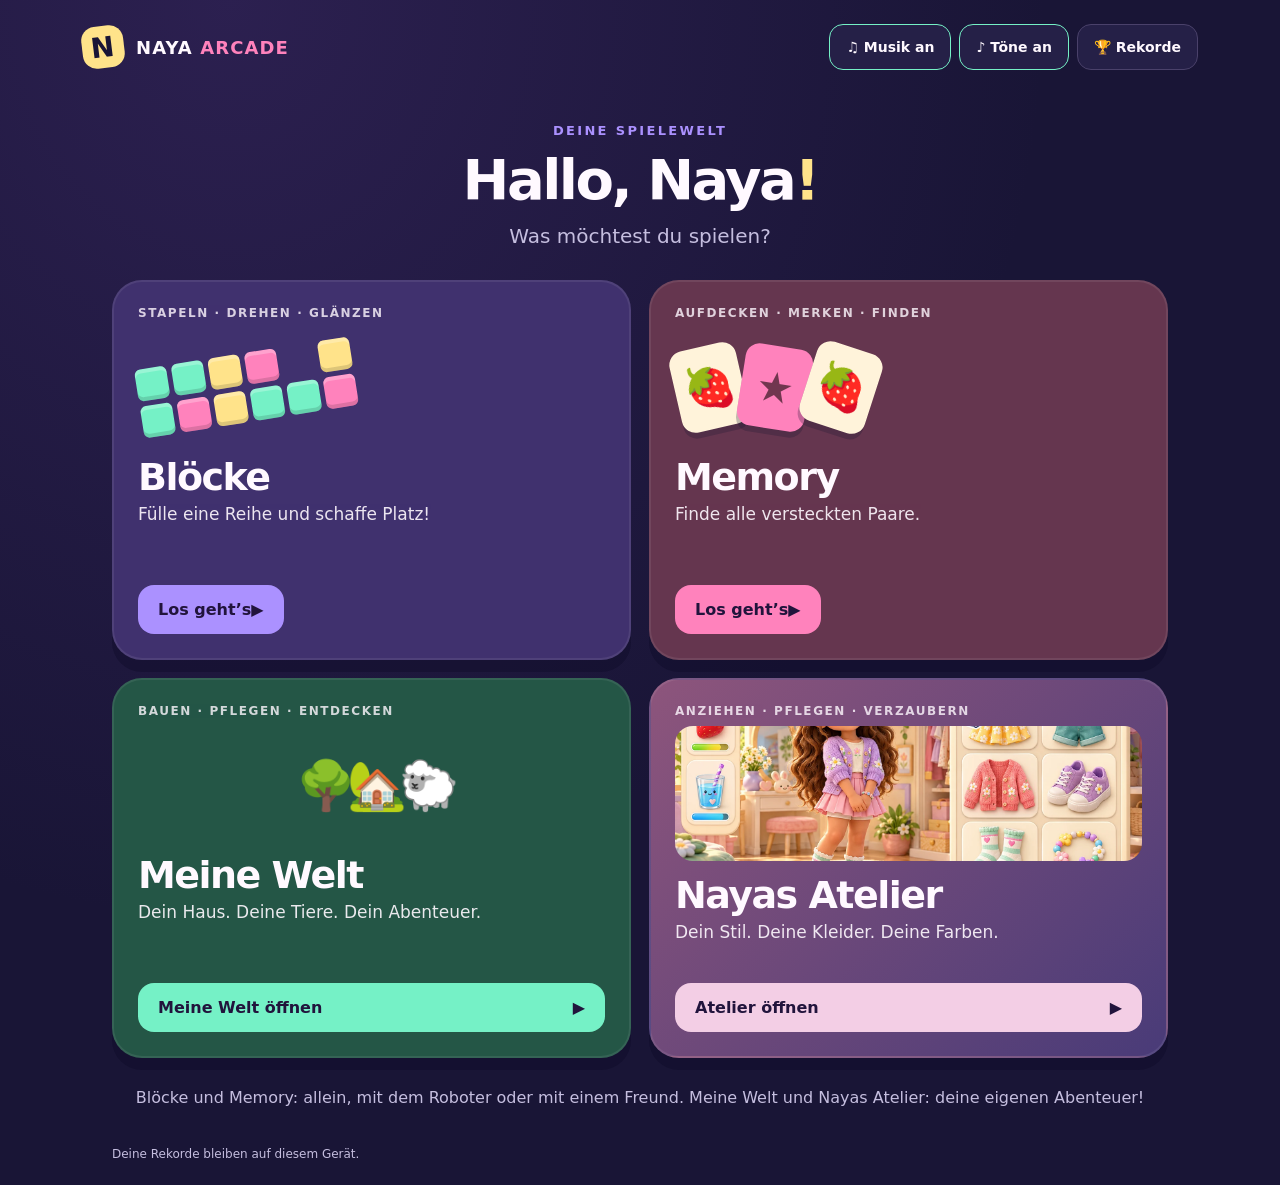
==== index.html @ 66c219b2 "Add Naya's room, kitten care, illustrated adventures and local photo album" ====
<!doctype html>
<html lang="de">
<head>
  <meta charset="utf-8"><meta name="viewport" content="width=device-width, initial-scale=1, viewport-fit=cover">
  <meta name="theme-color" content="#191536"><meta name="apple-mobile-web-app-capable" content="yes">
  <meta name="apple-mobile-web-app-status-bar-style" content="black-translucent">
  <meta name="description" content="Vier Spiele für Naya: Blöcke, Memory, Meine Welt und Nayas Atelier.">
  <title>Naya Arcade</title><link rel="manifest" href="./manifest.webmanifest"><link rel="icon" href="./icon.svg" type="image/svg+xml"><link rel="apple-touch-icon" href="./icon-192.png">
  <link rel="stylesheet" href="./style.css"><link rel="stylesheet" href="./world.css?v=4"><link rel="stylesheet" href="./arcade-additions.css?v=5"><script defer src="./game.js?v=2"></script>
</head>
<body>
  <header class="topbar"><a class="brand" href="#" aria-label="Naya Arcade, Spiel auswählen"><span class="brand-mark">N</span><span>NAYA <b>ARCADE</b></span></a><div class="header-actions"><button id="music" class="small-button" aria-pressed="false">♫ Musik</button><button id="sound" class="small-button" aria-pressed="true">♪ Töne</button><button id="records-button" class="small-button">🏆 Rekorde</button></div></header>
  <main>
    <section id="home" class="screen">
      <div class="welcome"><span class="eyebrow">DEINE SPIELEWELT</span><h1>Hallo, Naya<span>!</span></h1><p>Was möchtest du spielen?</p></div>
      <div class="game-selection">
        <button class="game-card blocks-card" data-game="blocks"><span class="card-label">STAPELN · DREHEN · GLÄNZEN</span><div class="block-preview" aria-hidden="true"><i></i><i></i><i></i><i></i><i></i><i></i><i></i><i></i><i></i><i></i><i></i><i></i></div><span class="game-name">Blöcke</span><span class="game-description">Fülle eine Reihe und schaffe Platz!</span><span class="play-pill">Los geht’s <span>▶</span></span></button>
        <button class="game-card memory-card" data-game="memory"><span class="card-label">AUFDECKEN · MERKEN · FINDEN</span><div class="memory-preview" aria-hidden="true"><span>🍓</span><span>★</span><span>🍓</span></div><span class="game-name">Memory</span><span class="game-description">Finde alle versteckten Paare.</span><span class="play-pill">Los geht’s <span>▶</span></span></button>
        <a href="./world.html?v=4" class="game-card world-card"><span class="card-label">BAUEN · PFLEGEN · ENTDECKEN</span><div class="world-preview" aria-hidden="true">🌳 🏡 🐑</div><span class="game-name">Meine Welt</span><span class="game-description">Dein Haus. Deine Tiere. Dein Abenteuer.</span><span class="play-pill">Meine Welt öffnen <span>▶</span></span></a>
        <a href="./atelier.html?v=7" class="game-card atelier-card"><span class="card-label">ANZIEHEN · PFLEGEN · VERZAUBERN</span><div class="atelier-preview" aria-hidden="true"></div><span class="game-name">Nayas Atelier</span><span class="game-description">Dein Stil. Deine Kleider. Deine Farben.</span><span class="play-pill">Atelier öffnen <span>▶</span></span></a>
      </div>
      <p class="home-note">Blöcke und Memory: allein, mit dem Roboter oder mit einem Freund. Meine Welt und Nayas Atelier: deine eigenen Abenteuer!</p>
    </section>
    <section id="setup" class="screen" hidden><button class="back-button" data-home>‹ Die Spiele</button><div class="setup-heading"><span id="setup-icon" class="setup-icon">▦</span><h1 id="setup-title">Blöcke</h1><p id="setup-description"></p></div>
      <fieldset><legend>Mit wem spielst du?</legend><div class="choice-grid" id="mode-choices"><button data-mode="solo" class="choice selected" aria-pressed="true"><span>⭐</span>Allein</button><button data-mode="ai" class="choice" aria-pressed="false"><span>🤖</span>Mit dem Roboter</button><button data-mode="friend" class="choice" aria-pressed="false"><span>🙌</span>Mit einem Freund</button></div></fieldset>
      <fieldset><legend>Wie schwer soll es sein?</legend><div class="choice-grid" id="level-choices"><button data-level="easy" class="choice selected" aria-pressed="true"><span>🌱</span>Leicht</button><button data-level="normal" class="choice" aria-pressed="false"><span>🌼</span>Mittel</button><button data-level="hard" class="choice" aria-pressed="false"><span>🚀</span>Super</button></div></fieldset>
      <label id="friend-label" hidden>Name deines Freundes<input id="friend-name" maxlength="16" placeholder="Freund" autocomplete="off"></label><p id="mode-help" class="mode-help"></p><button id="start" class="primary-button">Los geht’s! <span>▶</span></button>
    </section>
    <section id="play" class="screen" hidden><div class="play-top"><button class="back-button" id="leave-game">‹ Die Spiele</button><h1 id="play-title">Blöcke</h1><button class="small-button" id="pause">Ⅱ Pause</button></div><div id="game-stats" class="game-stats"></div><p id="game-hint" class="game-hint"></p><div id="blocks-area" hidden></div><div id="memory-area" hidden><div id="turn-banner" class="turn-banner"></div><div id="memory-grid" class="memory-grid"></div></div><div id="milestone" class="milestone" role="status" aria-live="polite"></div></section>
  </main>
  <footer><span id="save-status">Deine Rekorde bleiben auf diesem Gerät.</span><span id="offline-status"></span></footer>
  <dialog id="records-dialog"><button class="dialog-close" data-close="records-dialog" aria-label="Schliessen">×</button><span class="dialog-symbol">🏆</span><h2>Deine Rekorde</h2><div id="records-list"></div><p class="muted">Jeder Modus und jede Schwierigkeit hat einen Rekord.</p><button class="primary-button" data-close="records-dialog">Super!</button></dialog>
  <dialog id="pause-dialog"><span class="dialog-symbol">☕</span><h2>Kleine Pause</h2><p>Dein Spiel wartet auf dich.</p><button id="resume" class="primary-button">Weiter geht’s ▶</button><button class="secondary-button" id="pause-home">Zurück zu den Spielen</button></dialog>
  <dialog id="result-dialog"><span class="dialog-symbol" id="result-symbol">🌟</span><h2 id="result-title"></h2><p id="result-message"></p><div id="result-scores"></div><button id="again" class="primary-button">Noch einmal! ▶</button><button class="secondary-button" id="result-home">Wähle ein Spiel</button></dialog>
  <canvas id="confetti" aria-hidden="true"></canvas>
</body></html>
---- style.css ----
:root{--bg:#191536;--panel:#252047;--ink:#fff9ff;--muted:#c5bedf;--pink:#ff82bc;--yellow:#ffe38a;--mint:#75f1c6;--purple:#ab91ff;--line:#4a416a;color-scheme:dark;font-family:ui-rounded,'Arial Rounded MT Bold',system-ui,-apple-system,sans-serif}
*{box-sizing:border-box}body{margin:0;background:var(--bg);color:var(--ink);min-height:100dvh;background-image:radial-gradient(ellipse at 18% 0%,#48307766,transparent 55%);overscroll-behavior:none}button,input{font:inherit}button{cursor:pointer;color:inherit;border:0;touch-action:manipulation;-webkit-tap-highlight-color:transparent}button:focus-visible,a:focus-visible,input:focus-visible{outline:4px solid var(--yellow);outline-offset:4px}button:active{transform:translateY(2px)}[hidden]{display:none!important}a{color:inherit;text-decoration:none}.topbar{max-width:1180px;margin:auto;padding:24px 32px;display:flex;align-items:center;justify-content:space-between;gap:16px}.brand{display:flex;align-items:center;gap:12px;font-weight:900;letter-spacing:.06em;font-size:18px}.brand b{color:var(--pink)}.brand-mark{display:grid;place-items:center;background:var(--yellow);color:var(--bg);width:42px;height:42px;border-radius:14px;transform:rotate(-7deg);font-size:28px}.header-actions{display:flex;gap:8px}.small-button{border:1px solid var(--line);background:var(--panel);padding:12px 16px;border-radius:14px;min-height:46px;font-size:14px;font-weight:750}.small-button[aria-pressed=true]{border-color:var(--mint)}main{max-width:1120px;margin:auto;padding:20px 32px 28px}.welcome{text-align:center;margin:14px 0 32px}.eyebrow{color:var(--purple);font-size:13px;letter-spacing:.18em;font-weight:800}h1{font-size:clamp(32px,5vw,56px);line-height:1.12;letter-spacing:-.045em;margin:10px 0}h1 span{color:var(--yellow)}.welcome p{margin:12px;color:var(--muted);font-size:20px}.game-selection{display:grid;grid-template-columns:1fr 1fr;gap:24px}.game-card{text-align:left;padding:30px;border-radius:30px;min-height:380px;display:flex;flex-direction:column;position:relative;overflow:hidden;border:2px solid #ffffff14;box-shadow:0 12px 0 #0c09245c;transition:transform .2s}.game-card:hover{transform:translateY(-4px)}.blocks-card{background:#40316e}.memory-card{background:#65364f}.card-label{font-size:12px;letter-spacing:.13em;font-weight:900;opacity:.8}.game-name{font-size:44px;font-weight:900;letter-spacing:-.04em}.game-description{font-size:17px;margin:5px 0 22px;opacity:.9}.play-pill{border-radius:16px;display:flex;align-items:center;justify-content:space-between;padding:15px 20px;font-weight:900;background:var(--purple);color:#21143c;margin-top:auto}.memory-card .play-pill{background:var(--pink)}.block-preview{height:135px;display:grid;grid-template-columns:repeat(6,32px);grid-template-rows:repeat(2,32px);gap:5px;align-content:center;justify-content:center;transform:rotate(-9deg)}.block-preview i{background:var(--mint);border-radius:6px;box-shadow:inset 0 4px 0 #ffffff42,inset 0 -4px 0 #0002}.block-preview i:nth-child(3n){background:var(--yellow)}.block-preview i:nth-child(4n){background:var(--pink)}.block-preview i:nth-child(5){opacity:0}.memory-preview{height:135px;display:flex;justify-content:center;align-items:center}.memory-preview span{height:83px;width:68px;border-radius:14px;background:#fff3da;display:grid;place-items:center;font-size:42px;transform:rotate(-13deg);box-shadow:0 6px 0 #1c173144}.memory-preview span:nth-child(2){transform:rotate(9deg);margin:0 -2px;background:var(--pink);color:#71364f}.memory-preview span:nth-child(3){transform:rotate(18deg)}.home-note{text-align:center;margin:30px 0 0;color:var(--muted);font-size:16px}footer{max-width:1120px;margin:0 auto;padding:12px 32px 24px;color:var(--muted);font-size:12px;display:flex;justify-content:space-between;gap:12px}.back-button{background:transparent;color:var(--muted);font-size:16px;font-weight:700;padding:10px 0;min-height:46px}.setup-heading{text-align:center;margin:8px 0 25px}.setup-heading h1{font-size:42px}.setup-heading p{color:var(--muted);font-size:17px;max-width:570px;margin:12px auto}.setup-icon{font-size:40px;color:var(--mint)}#setup{max-width:720px;margin:auto}fieldset{border:0;padding:0;margin:24px 0}legend{font-size:18px;font-weight:800;margin-bottom:12px}.choice-grid{display:grid;grid-template-columns:repeat(3,1fr);gap:12px}.choice{border:2px solid var(--line);border-radius:18px;background:var(--panel);padding:18px 12px;font-weight:800;font-size:16px;display:flex;flex-direction:column;gap:10px;align-items:center}.choice span{font-size:30px}.choice.selected{border-color:var(--yellow);background:#3a305c;box-shadow:0 0 0 2px #ffe38a22}.primary-button{width:100%;padding:18px 22px;border-radius:18px;background:var(--yellow);color:#2a2040;font-size:20px;font-weight:900;min-height:60px;box-shadow:0 5px 0 #a47835}.primary-button span{margin-left:14px}.secondary-button{display:block;width:100%;margin-top:14px;background:transparent;min-height:48px;color:var(--muted);font-weight:700}.mode-help{font-size:15px;line-height:1.5;color:var(--muted);text-align:center;min-height:45px}label{display:block;font-weight:700;margin-top:20px}input{display:block;background:var(--panel);color:var(--ink);border:2px solid var(--line);border-radius:14px;padding:14px;margin-top:8px;width:100%;font-size:18px}.play-top{display:flex;align-items:center;justify-content:space-between;gap:15px}.play-top h1{font-size:30px;margin:0}.game-stats{display:flex;justify-content:center;gap:12px;flex-wrap:wrap;margin:12px 0}.stat{border-radius:14px;background:var(--panel);padding:10px 20px;text-align:center;min-width:110px}.stat small{display:block;color:var(--muted);font-size:12px}.stat strong{font-size:23px;color:var(--yellow)}.game-hint{color:var(--muted);font-size:14px;text-align:center;margin:10px 0 14px}.boards{display:flex;justify-content:center;gap:26px;align-items:flex-start}.board-panel{width:min(100%,330px);background:var(--panel);border-radius:22px;padding:14px;border:1px solid var(--line)}.board-heading{display:flex;align-items:center;justify-content:space-between;margin-bottom:10px}.board-heading h2{font-size:18px;margin:0}.board-heading strong{color:var(--mint);font-size:22px}.board-wrap{position:relative;margin:auto;max-width:260px}.block-board{display:block;width:100%;aspect-ratio:10/16;background:#100e27;border-radius:12px;touch-action:none}.next-piece{display:flex;gap:8px;align-items:center;font-size:12px;color:var(--muted)}.next-piece canvas{width:54px;height:34px}.board-meta{display:flex;justify-content:space-between;align-items:center;margin-top:8px;color:var(--muted);font-size:12px}.controls{display:grid;grid-template-columns:repeat(3,1fr);gap:8px;margin-top:12px}.control{font-size:25px;min-height:55px;touch-action:none;border-radius:13px;background:#514175;box-shadow:0 3px 0 #130f2b}.control.rotate{background:var(--purple);color:#201733}.control.drop{font-size:14px;grid-column:span 2;font-weight:900;background:var(--mint);color:#163b35}.control.down{font-size:26px}.cpu-label{text-align:center;color:var(--muted);font-size:14px;min-height:119px;display:grid;place-items:center}.board-panel.cpu{border-color:#ff82bc66}.memory-grid{display:grid;gap:12px;max-width:660px;margin:0 auto;grid-template-columns:repeat(4,1fr)}.memory-tile{aspect-ratio:1/1;border-radius:20px;background:#55407e;box-shadow:0 5px 0 #100c2d;font-size:clamp(30px,5vw,58px);font-weight:900;color:#cbb4ff;transition:background .15s,transform .15s;border:3px solid #ffffff16;position:relative}.memory-tile .symbol{display:none}.memory-tile.open,.memory-tile.matched{background:#fff1db;transform:rotate(-1deg);border-color:var(--yellow);color:#302139}.memory-tile.open .symbol,.memory-tile.matched .symbol{display:block}.memory-tile.open .back,.memory-tile.matched .back{display:none}.memory-tile.matched{background:#b5f4de;border-color:#75f1c6;box-shadow:0 3px 0 #1b564b;opacity:.78}.memory-tile.matched:after{content:'✓';position:absolute;right:7px;bottom:5px;font-size:17px;color:#176b52}.turn-banner{max-width:660px;margin:0 auto 15px;background:var(--panel);border:1px solid var(--line);border-radius:15px;padding:13px 18px;display:flex;justify-content:space-between;gap:12px;font-size:17px;font-weight:800}.turn-banner .streak{color:var(--yellow)}.milestone{position:fixed;left:50%;top:95px;transform:translate(-50%,-20px);pointer-events:none;background:var(--yellow);color:#302039;border-radius:20px;padding:16px 26px;font-weight:900;box-shadow:0 10px 35px #0004;z-index:20;opacity:0;transition:opacity .2s,transform .2s;max-width:90vw;text-align:center}.milestone.show{opacity:1;transform:translate(-50%,0)}dialog{border:2px solid var(--line);border-radius:28px;background:var(--panel);color:var(--ink);width:min(90vw,460px);padding:32px;text-align:center;box-shadow:0 20px 80px #0007}dialog::backdrop{background:#100d26bb;backdrop-filter:blur(5px)}dialog h2{font-size:30px;margin:16px 0}dialog p{color:var(--muted);font-size:17px;line-height:1.5}.dialog-symbol{font-size:60px}.dialog-close{position:absolute;right:12px;top:10px;background:transparent;font-size:32px;color:var(--muted);width:42px;height:42px}.record-row,.result-row{display:flex;justify-content:space-between;gap:10px;text-align:left;padding:12px 0;border-bottom:1px solid var(--line);font-size:15px}.record-row strong,.result-row strong{color:var(--yellow)}#records-list{max-height:45vh;overflow:auto}.muted{font-size:13px!important}#result-scores{margin:15px 0 25px}.result-row{font-size:20px}#confetti{position:fixed;inset:0;width:100%;height:100%;pointer-events:none;z-index:50}
@media(min-width:900px){#play{max-width:980px;margin:auto}.board-panel{width:350px}.board-wrap{max-width:250px}.memory-grid{max-width:600px}.memory-tile{font-size:54px}main{padding-top:12px}}
@media(max-width:600px){.topbar{padding:18px 16px;flex-wrap:wrap}.brand{font-size:16px}.header-actions{gap:6px}.small-button{padding:9px 10px;font-size:12px;min-height:43px}main{padding:8px 16px 20px}.welcome{margin:10px 0 24px}.game-selection{gap:15px;grid-template-columns:1fr}.game-card{min-height:260px;padding:22px}.game-name{font-size:35px}.block-preview,.memory-preview{height:85px}.memory-preview span{height:60px;width:50px;font-size:33px}.game-description{margin-bottom:16px}.card-label{font-size:11px}.home-note{font-size:14px}.choice{padding:16px 7px;font-size:14px}.choice-grid{gap:8px}.boards{gap:10px}.board-panel{padding:8px;border-radius:16px;min-width:0}.board-heading{gap:5px}.board-heading h2{font-size:14px}.board-heading strong{font-size:18px}.controls{gap:5px}.control{min-height:48px;font-size:22px}.control.drop{font-size:11px}.stat{padding:8px 12px;min-width:85px}.stat strong{font-size:20px}.game-stats{gap:7px}.memory-grid{gap:8px}.memory-tile{border-radius:14px}.turn-banner{font-size:14px}.play-top h1{font-size:23px}.next-piece{gap:3px;font-size:10px}.next-piece canvas{width:36px}.board-meta{font-size:10px}.cpu-label{font-size:12px;min-height:111px}footer{padding:12px 16px 20px;font-size:11px}.game-hint{font-size:12px}.milestone{font-size:15px;top:135px;padding:14px 18px}}
@media(prefers-reduced-motion:reduce){*,*:before,*:after{animation:none!important;transition:none!important}.game-card:hover{transform:none}}
---- world.css ----
.game-selection{grid-template-columns:repeat(3,1fr);gap:18px}.game-card{padding:24px}.game-name{font-size:38px}.world-card{background:#245646;display:flex}.world-preview{height:135px;display:flex;align-items:center;justify-content:center;font-size:48px;letter-spacing:-12px}.world-card .play-pill{background:var(--mint)}
.world-body{--ink:#34594b;--muted:#6b8173;height:100dvh;overflow:hidden;background:#f4f5df;color:var(--ink);background-image:none;color-scheme:light}.world-top{height:76px;padding:10px 22px;display:flex;align-items:center;gap:14px}.world-top h1{font-size:27px;letter-spacing:-.04em;flex:1;margin:0}.world-top h1 span{color:inherit}.world-actions{display:flex;align-items:center;gap:8px}.round-action{display:grid;place-items:center;width:50px;height:50px;border-radius:18px;background:#fffdf3;color:#456457;box-shadow:0 3px 0 #d9dfc6;font-size:29px;border:1px solid #d8dfc5}.round-action[aria-pressed=true]{background:#ffe5a0}.world-main{max-width:none;padding:0 16px 14px;height:calc(100dvh - 76px);display:flex;flex-direction:column;gap:10px}#world-viewport{position:relative;background:#ccebee;border-radius:28px;overflow:hidden;min-height:200px;flex:1;isolation:isolate}#world-viewport canvas{width:100%;height:100%;display:block;touch-action:none}#world-loading{position:absolute;inset:0;display:grid;place-items:center;font-size:60px;background:#ccebee;z-index:8}#world-tip{position:absolute;top:14px;left:14px;background:#fffdf4e8;color:#486451;padding:9px 17px;border-radius:20px;font-size:26px;pointer-events:none;z-index:2}.world-editor{background:#fffdf4;border:2px solid #e0e5ce;border-radius:25px;padding:10px 14px;flex-shrink:0;box-shadow:0 4px 0 #d7dfc540;max-height:245px;overflow:auto}.world-tabs{display:flex;gap:9px;margin-bottom:9px}.world-tabs button{display:flex;align-items:center;justify-content:center;gap:9px;background:#edf1dc;color:#45624e;border-radius:17px;min-height:53px;flex:1;font-weight:800;border:2px solid transparent}.world-tabs button span{font-size:30px}.world-tabs button small{font-size:13px}.world-tabs [aria-selected=true]{background:#d8efbb;border-color:#9ac581}.palette-row{display:flex;align-items:center;gap:12px}#world-palette{display:flex;gap:10px;overflow-x:auto;flex:1;min-width:0;padding:3px 3px 7px;scrollbar-width:thin}.world-item{display:flex;flex-direction:column;align-items:center;background:#f6f1df;color:#48624f;border:2px solid #e5dcc2;flex:0 0 95px;border-radius:19px;min-height:105px;padding:3px 5px 8px;touch-action:none;user-select:none;-webkit-user-select:none;font-weight:800;box-shadow:0 3px 0 #ddd4ba}.world-item img{width:82px;height:74px;pointer-events:none;object-fit:contain}.world-item small{font-size:12px;pointer-events:none}.world-item:active{transform:none}.world-item.selected{background:#fff0b8;border-color:#dfb76a}#size-picker{display:flex;gap:7px;border-left:2px solid #e6e7d5;padding-left:12px}#size-picker button{display:flex;align-items:center;justify-content:center;flex-direction:column;gap:6px;background:#eff3df;color:#526b57;border-radius:14px;min-width:57px;min-height:90px;border:2px solid transparent;padding:7px}#size-picker button.selected{background:#ffe9aa;border-color:#dfbc6b}#size-picker small{font-size:12px;font-weight:800}.size-grid{width:32px;height:32px;display:grid;gap:2px}.size-grid i{background:#91b76d;border-radius:2px}.grid-2{grid-template-columns:repeat(2,1fr)}.grid-3{grid-template-columns:repeat(3,1fr)}.grid-4{grid-template-columns:repeat(4,1fr)}.camera-tools{position:absolute;bottom:14px;left:14px;display:flex;gap:7px;z-index:2}.camera-tools button{width:48px;height:48px;border-radius:17px;background:#fffdf4e8;color:#486451;box-shadow:0 3px 0 #6e967433;font-size:26px;font-weight:900}#trash{position:absolute;bottom:14px;right:14px;z-index:3;display:flex;flex-direction:column;align-items:center;justify-content:center;width:90px;height:80px;background:#fbe1d8;color:#956959;border:3px solid #eeb4a4;border-radius:24px;box-shadow:0 4px 0 #bd756533;transition:background .15s,scale .15s}#trash span{font-size:36px}#trash small{font-size:10px;font-weight:800}#trash.drag-over{background:#ffb5a1;border-color:#e27151;scale:1.12}#object-actions{position:absolute;top:14px;left:50%;transform:translateX(-50%);display:flex;gap:7px;border-radius:21px;background:#fffdf4ed;padding:7px;box-shadow:0 5px 18px #35593622;z-index:3}#object-actions button{width:49px;height:49px;border-radius:15px;background:#edf2dd;color:#476652;font-size:27px}#object-actions #delete{background:#ffe2d8}#object-actions button[aria-pressed=true]{background:#ffe7a1}#animal-info{position:absolute;right:14px;top:14px;border-radius:19px;padding:10px 16px;background:#fffdf4ed;font-size:25px;pointer-events:none;z-index:2}#world-toast{position:fixed;left:50%;top:85px;transform:translate(-50%,-15px);background:#fff0ba;color:#4d624d;padding:13px 22px;border-radius:22px;box-shadow:0 5px 20px #4d684322;font-size:18px;font-weight:850;pointer-events:none;opacity:0;z-index:20;transition:.2s;max-width:85vw;text-align:center}#world-toast.show{opacity:1;transform:translate(-50%,0)}#drag-icon{position:fixed;pointer-events:none;width:78px;height:78px;transform:translate(-50%,-110%);z-index:40;border-radius:23px;background:#fffdf4d9;border:3px solid #e7cb80;box-shadow:0 5px 18px #34573222;display:grid;place-items:center;font-size:43px}#drag-icon img{width:75px;height:75px}#world-fallback{position:fixed;inset:0;background:#f4f5df;color:#476452;padding:60px;z-index:50;text-align:center}#save-state{font-size:17px;white-space:nowrap;color:#79967a}#world-viewport.dragging{box-shadow:inset 0 0 0 4px #ffe7a1}.world-body button:focus-visible,.world-body a:focus-visible{outline:3px solid #c29637;outline-offset:3px}
@media(max-width:700px){.game-selection{grid-template-columns:1fr}.world-top{height:65px;padding:8px 12px;gap:8px}.world-top h1{font-size:22px}.world-actions{gap:6px}.round-action{width:41px;height:41px;font-size:24px;border-radius:14px}#save-state{display:none}.world-main{height:calc(100dvh - 65px);padding:0 8px 8px;gap:7px}#world-viewport{border-radius:22px;min-height:180px}.world-editor{padding:7px;max-height:208px;border-radius:20px}.world-tabs{gap:5px;margin-bottom:5px}.world-tabs button{min-height:48px;padding:4px;gap:3px}.world-tabs button span{font-size:26px}.world-tabs button small{font-size:10px}.world-item{flex-basis:82px;min-height:95px}.world-item img{width:72px;height:65px}.palette-row{gap:6px}#size-picker{padding-left:6px;gap:4px}#size-picker button{min-width:42px;padding:4px;min-height:80px}.size-grid{width:25px;height:25px}#size-picker small{font-size:10px}.camera-tools{gap:5px;left:10px;bottom:12px}.camera-tools button{width:37px;height:42px;font-size:23px;border-radius:13px}#trash{right:10px;bottom:12px;width:73px;height:70px}#trash span{font-size:32px}#trash small{font-size:9px}#world-tip{font-size:21px;top:10px;left:10px;padding:6px 12px}#object-actions{top:10px;padding:5px;gap:5px;max-width:80%}#object-actions button{width:40px;height:43px;font-size:23px}#animal-info{top:65px;font-size:20px}#world-toast{top:70px;font-size:15px}.world-card{grid-column:auto}}
@media(max-height:650px) and (min-width:701px){.world-top{height:62px}.world-main{height:calc(100dvh - 62px)}.world-editor{max-height:164px;padding:7px 10px}.world-tabs{margin-bottom:4px}.world-tabs button{min-height:39px}.world-tabs button span{font-size:23px}.world-item{min-height:85px;flex-basis:85px}.world-item img{height:57px}#size-picker button{min-height:80px}}
---- arcade-additions.css ----
.game-selection{grid-template-columns:repeat(2,minmax(0,1fr))}.atelier-card{background:linear-gradient(135deg,#8d557c,#493b78);display:flex;overflow:hidden}.atelier-preview{height:135px;border-radius:18px;background:url('./atelier-assets/reference.webp') center 45%/cover;margin:8px 0 12px}.atelier-card .play-pill{background:#f3cee5}@media(max-width:600px){.game-selection{grid-template-columns:1fr}}
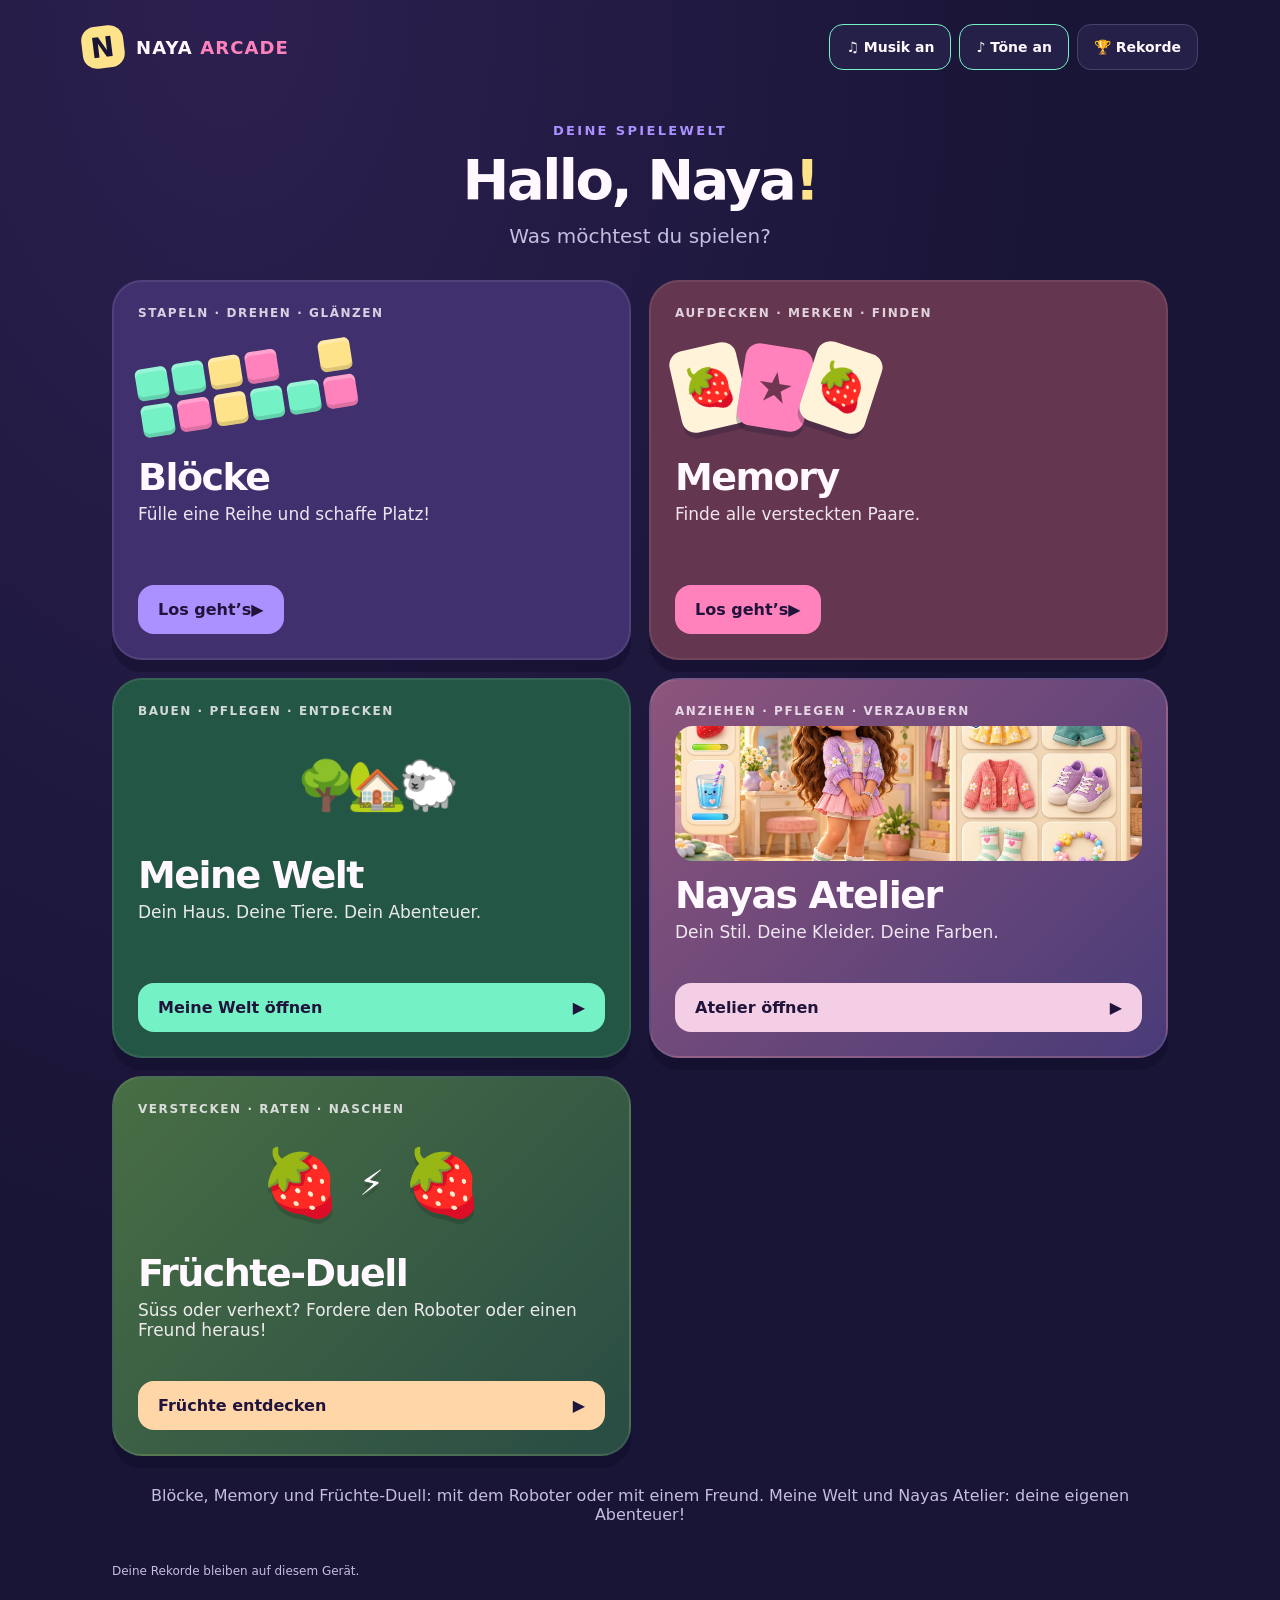
==== commit 68a80a7a: "Add Früchte-Duell with secret fruit traps, fair bot and local two-player play" ====
--- a/index.html
+++ b/index.html
@@ -4,9 +4,9 @@
   <meta charset="utf-8"><meta name="viewport" content="width=device-width, initial-scale=1, viewport-fit=cover">
   <meta name="theme-color" content="#191536"><meta name="apple-mobile-web-app-capable" content="yes">
   <meta name="apple-mobile-web-app-status-bar-style" content="black-translucent">
-  <meta name="description" content="Vier Spiele für Naya: Blöcke, Memory, Meine Welt und Nayas Atelier.">
+  <meta name="description" content="Fünf Spiele für Naya: Blöcke, Memory, Meine Welt, Nayas Atelier und Früchte-Duell.">
   <title>Naya Arcade</title><link rel="manifest" href="./manifest.webmanifest"><link rel="icon" href="./icon.svg" type="image/svg+xml"><link rel="apple-touch-icon" href="./icon-192.png">
-  <link rel="stylesheet" href="./style.css"><link rel="stylesheet" href="./world.css?v=4"><link rel="stylesheet" href="./arcade-additions.css?v=5"><script defer src="./game.js?v=2"></script>
+  <link rel="stylesheet" href="./style.css"><link rel="stylesheet" href="./world.css?v=4"><link rel="stylesheet" href="./arcade-additions.css?v=8"><script defer src="./game.js?v=2"></script>
 </head>
 <body>
   <header class="topbar"><a class="brand" href="#" aria-label="Naya Arcade, Spiel auswählen"><span class="brand-mark">N</span><span>NAYA <b>ARCADE</b></span></a><div class="header-actions"><button id="music" class="small-button" aria-pressed="false">♫ Musik</button><button id="sound" class="small-button" aria-pressed="true">♪ Töne</button><button id="records-button" class="small-button">🏆 Rekorde</button></div></header>
@@ -18,8 +18,9 @@
         <button class="game-card memory-card" data-game="memory"><span class="card-label">AUFDECKEN · MERKEN · FINDEN</span><div class="memory-preview" aria-hidden="true"><span>🍓</span><span>★</span><span>🍓</span></div><span class="game-name">Memory</span><span class="game-description">Finde alle versteckten Paare.</span><span class="play-pill">Los geht’s <span>▶</span></span></button>
         <a href="./world.html?v=4" class="game-card world-card"><span class="card-label">BAUEN · PFLEGEN · ENTDECKEN</span><div class="world-preview" aria-hidden="true">🌳 🏡 🐑</div><span class="game-name">Meine Welt</span><span class="game-description">Dein Haus. Deine Tiere. Dein Abenteuer.</span><span class="play-pill">Meine Welt öffnen <span>▶</span></span></a>
         <a href="./atelier.html?v=7" class="game-card atelier-card"><span class="card-label">ANZIEHEN · PFLEGEN · VERZAUBERN</span><div class="atelier-preview" aria-hidden="true"></div><span class="game-name">Nayas Atelier</span><span class="game-description">Dein Stil. Deine Kleider. Deine Farben.</span><span class="play-pill">Atelier öffnen <span>▶</span></span></a>
+        <a href="./fruit.html?v=8" class="game-card fruit-card"><span class="card-label">VERSTECKEN · RATEN · NASCHEN</span><div class="fruit-preview" aria-hidden="true">🍓 <span>⚡</span> 🍓</div><span class="game-name">Früchte-Duell</span><span class="game-description">Süss oder verhext? Fordere den Roboter oder einen Freund heraus!</span><span class="play-pill">Früchte entdecken <span>▶</span></span></a>
       </div>
-      <p class="home-note">Blöcke und Memory: allein, mit dem Roboter oder mit einem Freund. Meine Welt und Nayas Atelier: deine eigenen Abenteuer!</p>
+      <p class="home-note">Blöcke, Memory und Früchte-Duell: mit dem Roboter oder mit einem Freund. Meine Welt und Nayas Atelier: deine eigenen Abenteuer!</p>
     </section>
     <section id="setup" class="screen" hidden><button class="back-button" data-home>‹ Die Spiele</button><div class="setup-heading"><span id="setup-icon" class="setup-icon">▦</span><h1 id="setup-title">Blöcke</h1><p id="setup-description"></p></div>
       <fieldset><legend>Mit wem spielst du?</legend><div class="choice-grid" id="mode-choices"><button data-mode="solo" class="choice selected" aria-pressed="true"><span>⭐</span>Allein</button><button data-mode="ai" class="choice" aria-pressed="false"><span>🤖</span>Mit dem Roboter</button><button data-mode="friend" class="choice" aria-pressed="false"><span>🙌</span>Mit einem Freund</button></div></fieldset>
--- a/arcade-additions.css
+++ b/arcade-additions.css
@@ -1 +1,2 @@
-.game-selection{grid-template-columns:repeat(2,minmax(0,1fr))}.atelier-card{background:linear-gradient(135deg,#8d557c,#493b78);display:flex;overflow:hidden}.atelier-preview{height:135px;border-radius:18px;background:url('./atelier-assets/reference.webp') center 45%/cover;margin:8px 0 12px}.atelier-card .play-pill{background:#f3cee5}@media(max-width:600px){.game-selection{grid-template-columns:1fr}}+.game-selection{grid-template-columns:repeat(2,minmax(0,1fr))}.atelier-card{background:linear-gradient(135deg,#8d557c,#493b78);display:flex;overflow:hidden}.atelier-preview{height:135px;border-radius:18px;background:url('./atelier-assets/reference.webp') center 45%/cover;margin:8px 0 12px}.atelier-card .play-pill{background:#f3cee5}@media(max-width:600px){.game-selection{grid-template-columns:1fr}}
+.fruit-card{display:flex;background:linear-gradient(135deg,#486e44,#294c44)}.fruit-preview{height:135px;display:flex;align-items:center;justify-content:center;gap:18px;font-size:65px;filter:drop-shadow(0 5px 0 #0002)}.fruit-preview span{font-size:35px}.fruit-card .play-pill{background:#ffd6a8}
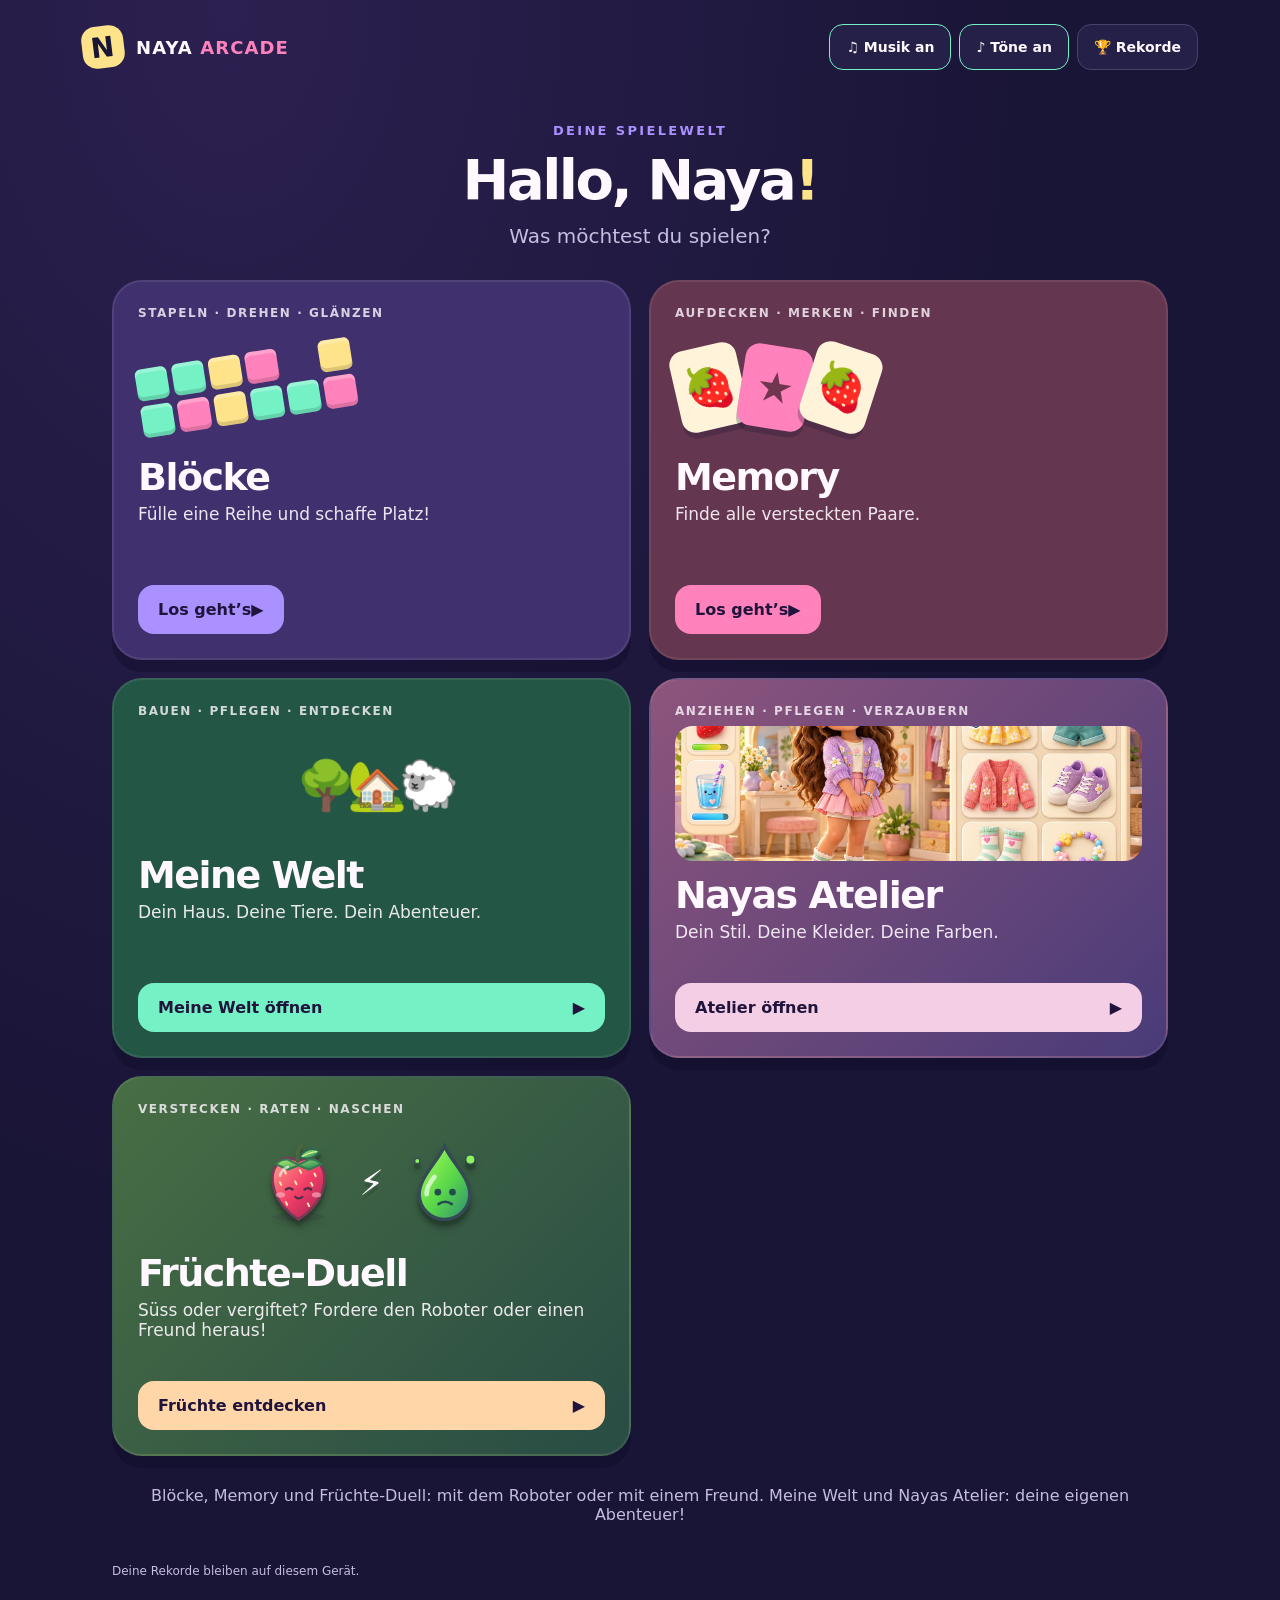
==== commit 0f5855e5: "Refresh Früchte-Duell with original fruit art, animated poison and direct turns" ====
--- a/index.html
+++ b/index.html
@@ -6,7 +6,7 @@
   <meta name="apple-mobile-web-app-status-bar-style" content="black-translucent">
   <meta name="description" content="Fünf Spiele für Naya: Blöcke, Memory, Meine Welt, Nayas Atelier und Früchte-Duell.">
   <title>Naya Arcade</title><link rel="manifest" href="./manifest.webmanifest"><link rel="icon" href="./icon.svg" type="image/svg+xml"><link rel="apple-touch-icon" href="./icon-192.png">
-  <link rel="stylesheet" href="./style.css"><link rel="stylesheet" href="./world.css?v=4"><link rel="stylesheet" href="./arcade-additions.css?v=8"><script defer src="./game.js?v=2"></script>
+  <link rel="stylesheet" href="./style.css"><link rel="stylesheet" href="./world.css?v=4"><link rel="stylesheet" href="./arcade-additions.css?v=9"><script defer src="./game.js?v=2"></script>
 </head>
 <body>
   <header class="topbar"><a class="brand" href="#" aria-label="Naya Arcade, Spiel auswählen"><span class="brand-mark">N</span><span>NAYA <b>ARCADE</b></span></a><div class="header-actions"><button id="music" class="small-button" aria-pressed="false">♫ Musik</button><button id="sound" class="small-button" aria-pressed="true">♪ Töne</button><button id="records-button" class="small-button">🏆 Rekorde</button></div></header>
@@ -18,7 +18,7 @@
         <button class="game-card memory-card" data-game="memory"><span class="card-label">AUFDECKEN · MERKEN · FINDEN</span><div class="memory-preview" aria-hidden="true"><span>🍓</span><span>★</span><span>🍓</span></div><span class="game-name">Memory</span><span class="game-description">Finde alle versteckten Paare.</span><span class="play-pill">Los geht’s <span>▶</span></span></button>
         <a href="./world.html?v=4" class="game-card world-card"><span class="card-label">BAUEN · PFLEGEN · ENTDECKEN</span><div class="world-preview" aria-hidden="true">🌳 🏡 🐑</div><span class="game-name">Meine Welt</span><span class="game-description">Dein Haus. Deine Tiere. Dein Abenteuer.</span><span class="play-pill">Meine Welt öffnen <span>▶</span></span></a>
         <a href="./atelier.html?v=7" class="game-card atelier-card"><span class="card-label">ANZIEHEN · PFLEGEN · VERZAUBERN</span><div class="atelier-preview" aria-hidden="true"></div><span class="game-name">Nayas Atelier</span><span class="game-description">Dein Stil. Deine Kleider. Deine Farben.</span><span class="play-pill">Atelier öffnen <span>▶</span></span></a>
-        <a href="./fruit.html?v=8" class="game-card fruit-card"><span class="card-label">VERSTECKEN · RATEN · NASCHEN</span><div class="fruit-preview" aria-hidden="true">🍓 <span>⚡</span> 🍓</div><span class="game-name">Früchte-Duell</span><span class="game-description">Süss oder verhext? Fordere den Roboter oder einen Freund heraus!</span><span class="play-pill">Früchte entdecken <span>▶</span></span></a>
+        <a href="./fruit.html?v=9" class="game-card fruit-card"><span class="card-label">VERSTECKEN · RATEN · NASCHEN</span><div class="fruit-preview" aria-hidden="true"><img src="./fruit-art/strawberry.svg" alt=""><span>⚡</span><img src="./fruit-art/poison.svg" alt=""></div><span class="game-name">Früchte-Duell</span><span class="game-description">Süss oder vergiftet? Fordere den Roboter oder einen Freund heraus!</span><span class="play-pill">Früchte entdecken <span>▶</span></span></a>
       </div>
       <p class="home-note">Blöcke, Memory und Früchte-Duell: mit dem Roboter oder mit einem Freund. Meine Welt und Nayas Atelier: deine eigenen Abenteuer!</p>
     </section>
--- a/arcade-additions.css
+++ b/arcade-additions.css
@@ -1,2 +1,4 @@
 .game-selection{grid-template-columns:repeat(2,minmax(0,1fr))}.atelier-card{background:linear-gradient(135deg,#8d557c,#493b78);display:flex;overflow:hidden}.atelier-preview{height:135px;border-radius:18px;background:url('./atelier-assets/reference.webp') center 45%/cover;margin:8px 0 12px}.atelier-card .play-pill{background:#f3cee5}@media(max-width:600px){.game-selection{grid-template-columns:1fr}}
 .fruit-card{display:flex;background:linear-gradient(135deg,#486e44,#294c44)}.fruit-preview{height:135px;display:flex;align-items:center;justify-content:center;gap:18px;font-size:65px;filter:drop-shadow(0 5px 0 #0002)}.fruit-preview span{font-size:35px}.fruit-card .play-pill{background:#ffd6a8}
+
+.fruit-preview img{width:85px;height:85px;object-fit:contain;filter:drop-shadow(0 6px 3px #0004)}@media(max-width:600px){.fruit-preview img{width:62px;height:62px}}
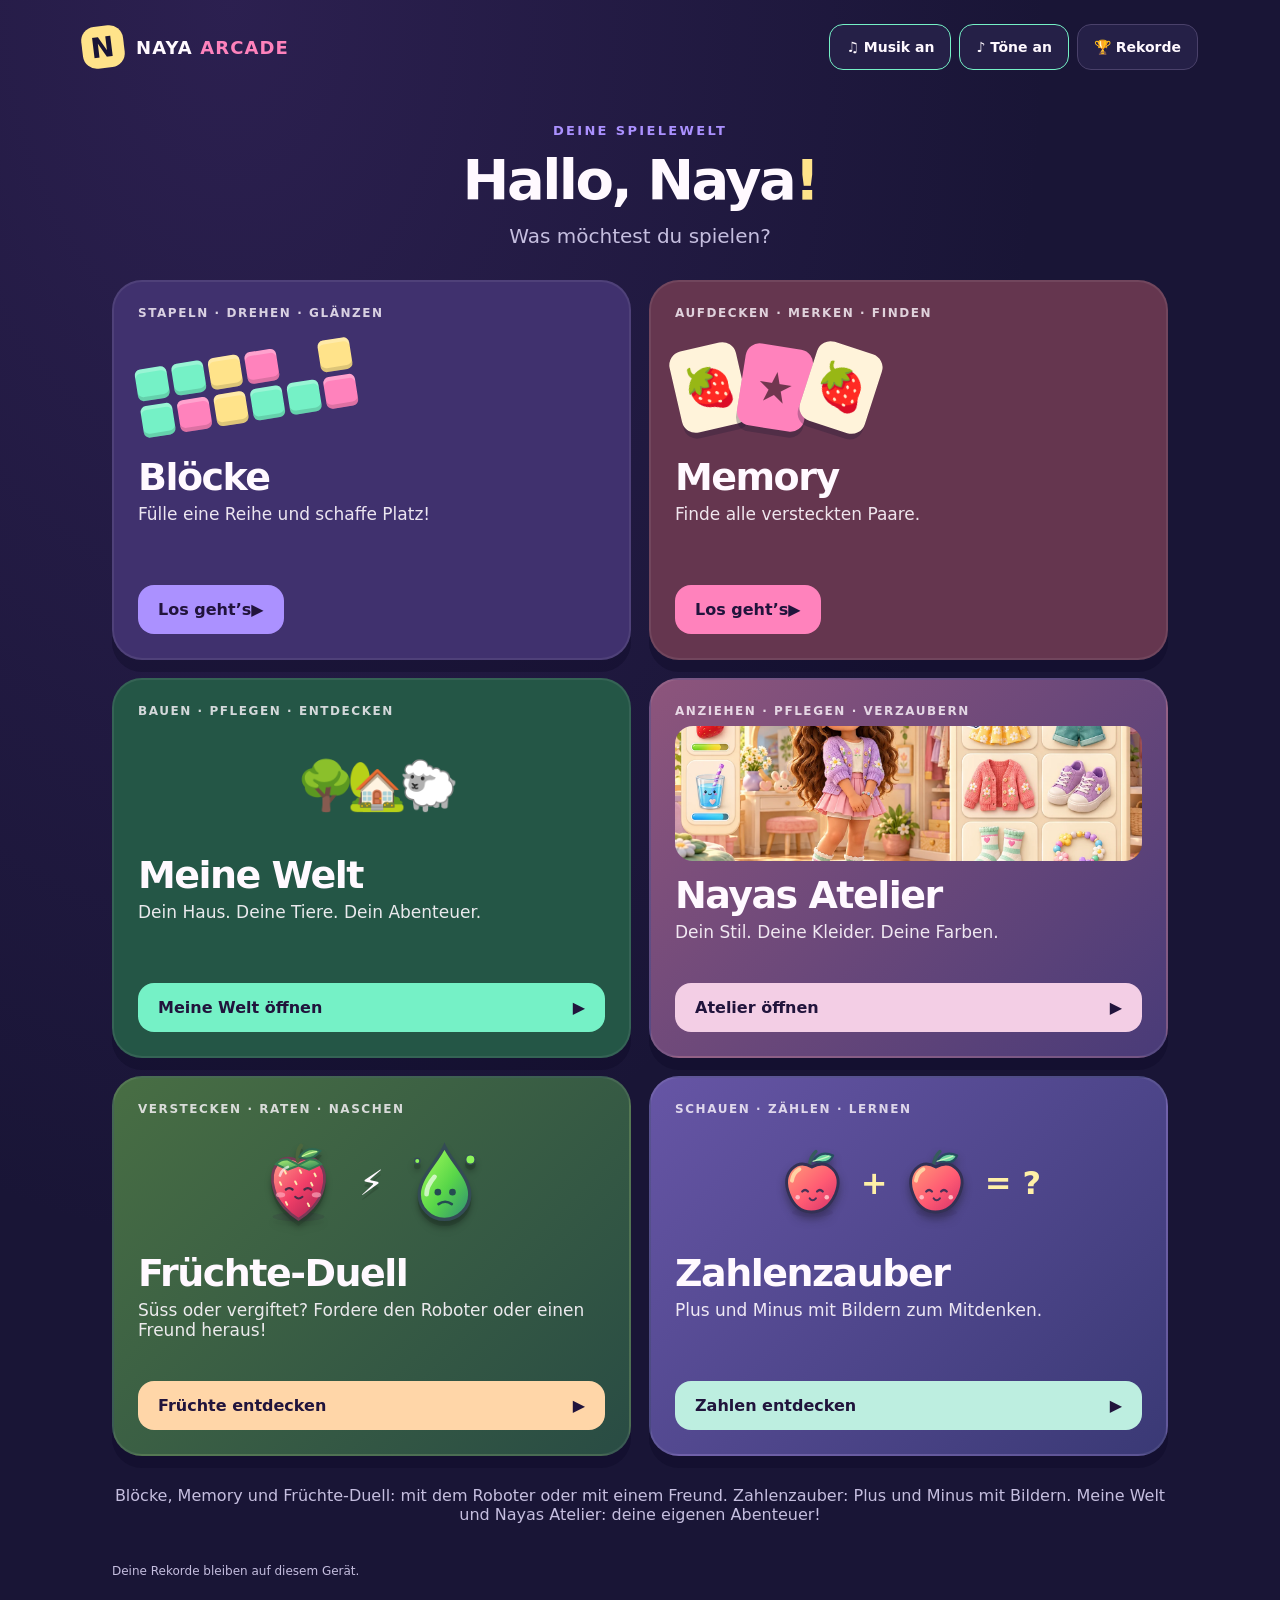
==== commit a2a30ee5: "Add Zahlenzauber visual addition and subtraction game for Naya" ====
--- a/index.html
+++ b/index.html
@@ -4,9 +4,9 @@
   <meta charset="utf-8"><meta name="viewport" content="width=device-width, initial-scale=1, viewport-fit=cover">
   <meta name="theme-color" content="#191536"><meta name="apple-mobile-web-app-capable" content="yes">
   <meta name="apple-mobile-web-app-status-bar-style" content="black-translucent">
-  <meta name="description" content="Fünf Spiele für Naya: Blöcke, Memory, Meine Welt, Nayas Atelier und Früchte-Duell.">
+  <meta name="description" content="Sechs Spiele für Naya: Blöcke, Memory, Meine Welt, Nayas Atelier, Früchte-Duell und Zahlenzauber.">
   <title>Naya Arcade</title><link rel="manifest" href="./manifest.webmanifest"><link rel="icon" href="./icon.svg" type="image/svg+xml"><link rel="apple-touch-icon" href="./icon-192.png">
-  <link rel="stylesheet" href="./style.css"><link rel="stylesheet" href="./world.css?v=4"><link rel="stylesheet" href="./arcade-additions.css?v=9"><script defer src="./game.js?v=2"></script>
+  <link rel="stylesheet" href="./style.css"><link rel="stylesheet" href="./world.css?v=4"><link rel="stylesheet" href="./arcade-additions.css?v=10"><script defer src="./game.js?v=2"></script>
 </head>
 <body>
   <header class="topbar"><a class="brand" href="#" aria-label="Naya Arcade, Spiel auswählen"><span class="brand-mark">N</span><span>NAYA <b>ARCADE</b></span></a><div class="header-actions"><button id="music" class="small-button" aria-pressed="false">♫ Musik</button><button id="sound" class="small-button" aria-pressed="true">♪ Töne</button><button id="records-button" class="small-button">🏆 Rekorde</button></div></header>
@@ -19,8 +19,9 @@
         <a href="./world.html?v=4" class="game-card world-card"><span class="card-label">BAUEN · PFLEGEN · ENTDECKEN</span><div class="world-preview" aria-hidden="true">🌳 🏡 🐑</div><span class="game-name">Meine Welt</span><span class="game-description">Dein Haus. Deine Tiere. Dein Abenteuer.</span><span class="play-pill">Meine Welt öffnen <span>▶</span></span></a>
         <a href="./atelier.html?v=7" class="game-card atelier-card"><span class="card-label">ANZIEHEN · PFLEGEN · VERZAUBERN</span><div class="atelier-preview" aria-hidden="true"></div><span class="game-name">Nayas Atelier</span><span class="game-description">Dein Stil. Deine Kleider. Deine Farben.</span><span class="play-pill">Atelier öffnen <span>▶</span></span></a>
         <a href="./fruit.html?v=9" class="game-card fruit-card"><span class="card-label">VERSTECKEN · RATEN · NASCHEN</span><div class="fruit-preview" aria-hidden="true"><img src="./fruit-art/strawberry.svg" alt=""><span>⚡</span><img src="./fruit-art/poison.svg" alt=""></div><span class="game-name">Früchte-Duell</span><span class="game-description">Süss oder vergiftet? Fordere den Roboter oder einen Freund heraus!</span><span class="play-pill">Früchte entdecken <span>▶</span></span></a>
+        <a href="./math.html?v=10" class="game-card math-card"><span class="card-label">SCHAUEN · ZÄHLEN · LERNEN</span><div class="math-preview" aria-hidden="true"><img src="./math-art/apple.svg" alt=""><span>+</span><img src="./math-art/apple.svg" alt=""><span>= ?</span></div><span class="game-name">Zahlenzauber</span><span class="game-description">Plus und Minus mit Bildern zum Mitdenken.</span><span class="play-pill">Zahlen entdecken <span>▶</span></span></a>
       </div>
-      <p class="home-note">Blöcke, Memory und Früchte-Duell: mit dem Roboter oder mit einem Freund. Meine Welt und Nayas Atelier: deine eigenen Abenteuer!</p>
+      <p class="home-note">Blöcke, Memory und Früchte-Duell: mit dem Roboter oder mit einem Freund. Zahlenzauber: Plus und Minus mit Bildern. Meine Welt und Nayas Atelier: deine eigenen Abenteuer!</p>
     </section>
     <section id="setup" class="screen" hidden><button class="back-button" data-home>‹ Die Spiele</button><div class="setup-heading"><span id="setup-icon" class="setup-icon">▦</span><h1 id="setup-title">Blöcke</h1><p id="setup-description"></p></div>
       <fieldset><legend>Mit wem spielst du?</legend><div class="choice-grid" id="mode-choices"><button data-mode="solo" class="choice selected" aria-pressed="true"><span>⭐</span>Allein</button><button data-mode="ai" class="choice" aria-pressed="false"><span>🤖</span>Mit dem Roboter</button><button data-mode="friend" class="choice" aria-pressed="false"><span>🙌</span>Mit einem Freund</button></div></fieldset>
--- a/arcade-additions.css
+++ b/arcade-additions.css
@@ -2,3 +2,5 @@
 .fruit-card{display:flex;background:linear-gradient(135deg,#486e44,#294c44)}.fruit-preview{height:135px;display:flex;align-items:center;justify-content:center;gap:18px;font-size:65px;filter:drop-shadow(0 5px 0 #0002)}.fruit-preview span{font-size:35px}.fruit-card .play-pill{background:#ffd6a8}
 
 .fruit-preview img{width:85px;height:85px;object-fit:contain;filter:drop-shadow(0 6px 3px #0004)}@media(max-width:600px){.fruit-preview img{width:62px;height:62px}}
+
+.math-card{display:flex;background:linear-gradient(135deg,#6655a5,#3a3975)}.math-preview{height:135px;display:flex;align-items:center;justify-content:center;gap:12px;color:#fff0a7;font-size:32px;font-weight:900}.math-preview img{width:73px;height:73px;object-fit:contain;filter:drop-shadow(0 5px 4px #1116)}.math-card .play-pill{background:#bdeee0}@media(max-width:600px){.math-preview img{width:58px;height:58px}}
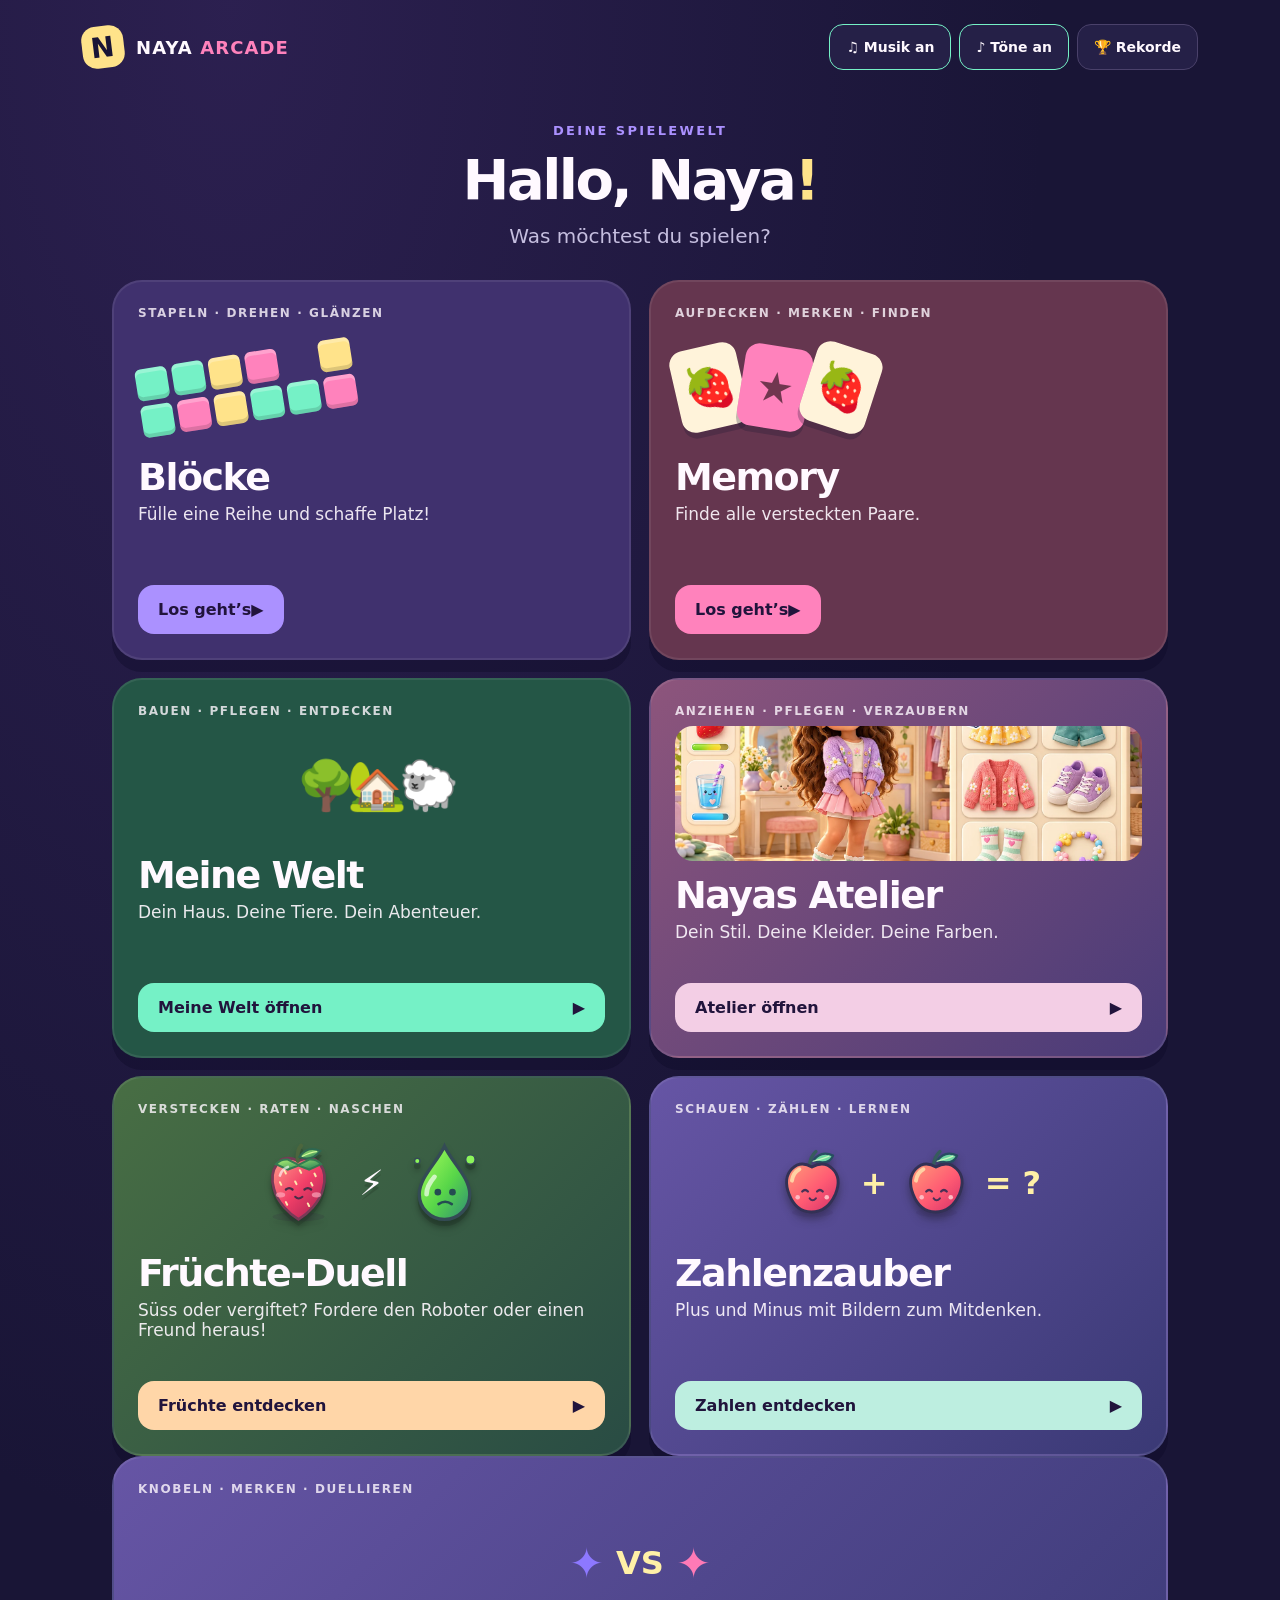
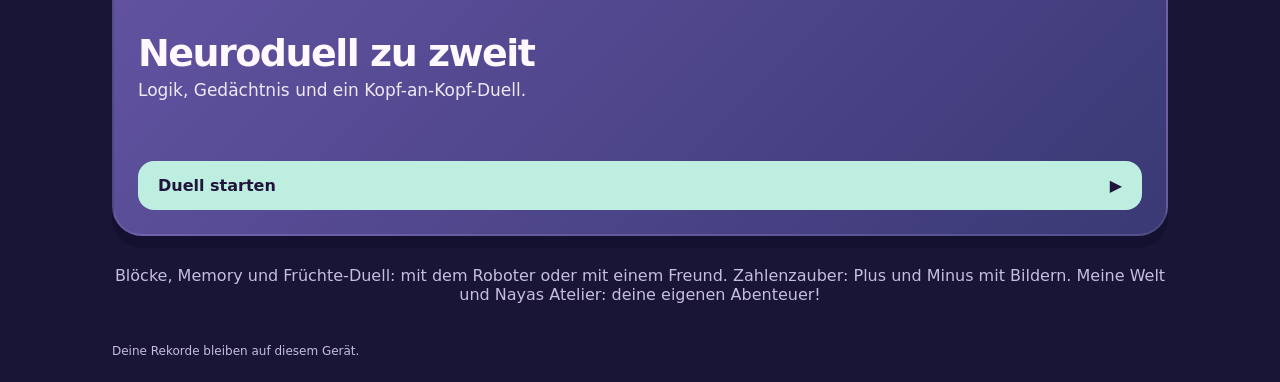
==== commit a66bd90d: "Add Neuroduell to Naya Arcade home" ====
--- a/index.html
+++ b/index.html
@@ -21,6 +21,7 @@
         <a href="./fruit.html?v=9" class="game-card fruit-card"><span class="card-label">VERSTECKEN · RATEN · NASCHEN</span><div class="fruit-preview" aria-hidden="true"><img src="./fruit-art/strawberry.svg" alt=""><span>⚡</span><img src="./fruit-art/poison.svg" alt=""></div><span class="game-name">Früchte-Duell</span><span class="game-description">Süss oder vergiftet? Fordere den Roboter oder einen Freund heraus!</span><span class="play-pill">Früchte entdecken <span>▶</span></span></a>
         <a href="./math.html?v=10" class="game-card math-card"><span class="card-label">SCHAUEN · ZÄHLEN · LERNEN</span><div class="math-preview" aria-hidden="true"><img src="./math-art/apple.svg" alt=""><span>+</span><img src="./math-art/apple.svg" alt=""><span>= ?</span></div><span class="game-name">Zahlenzauber</span><span class="game-description">Plus und Minus mit Bildern zum Mitdenken.</span><span class="play-pill">Zahlen entdecken <span>▶</span></span></a>
       </div>
+        <a href="./duello-mentale/" class="game-card math-card"><span class="card-label">KNOBELN · MERKEN · DUELLIEREN</span><div class="math-preview" aria-hidden="true"><span style="font-size:42px;color:#8d78ff">✦</span><span>VS</span><span style="font-size:42px;color:#ff7ab6">✦</span></div><span class="game-name">Neuroduell zu zweit</span><span class="game-description">Logik, Gedächtnis und ein Kopf-an-Kopf-Duell.</span><span class="play-pill">Duell starten <span>▶</span></span></a>
       <p class="home-note">Blöcke, Memory und Früchte-Duell: mit dem Roboter oder mit einem Freund. Zahlenzauber: Plus und Minus mit Bildern. Meine Welt und Nayas Atelier: deine eigenen Abenteuer!</p>
     </section>
     <section id="setup" class="screen" hidden><button class="back-button" data-home>‹ Die Spiele</button><div class="setup-heading"><span id="setup-icon" class="setup-icon">▦</span><h1 id="setup-title">Blöcke</h1><p id="setup-description"></p></div>
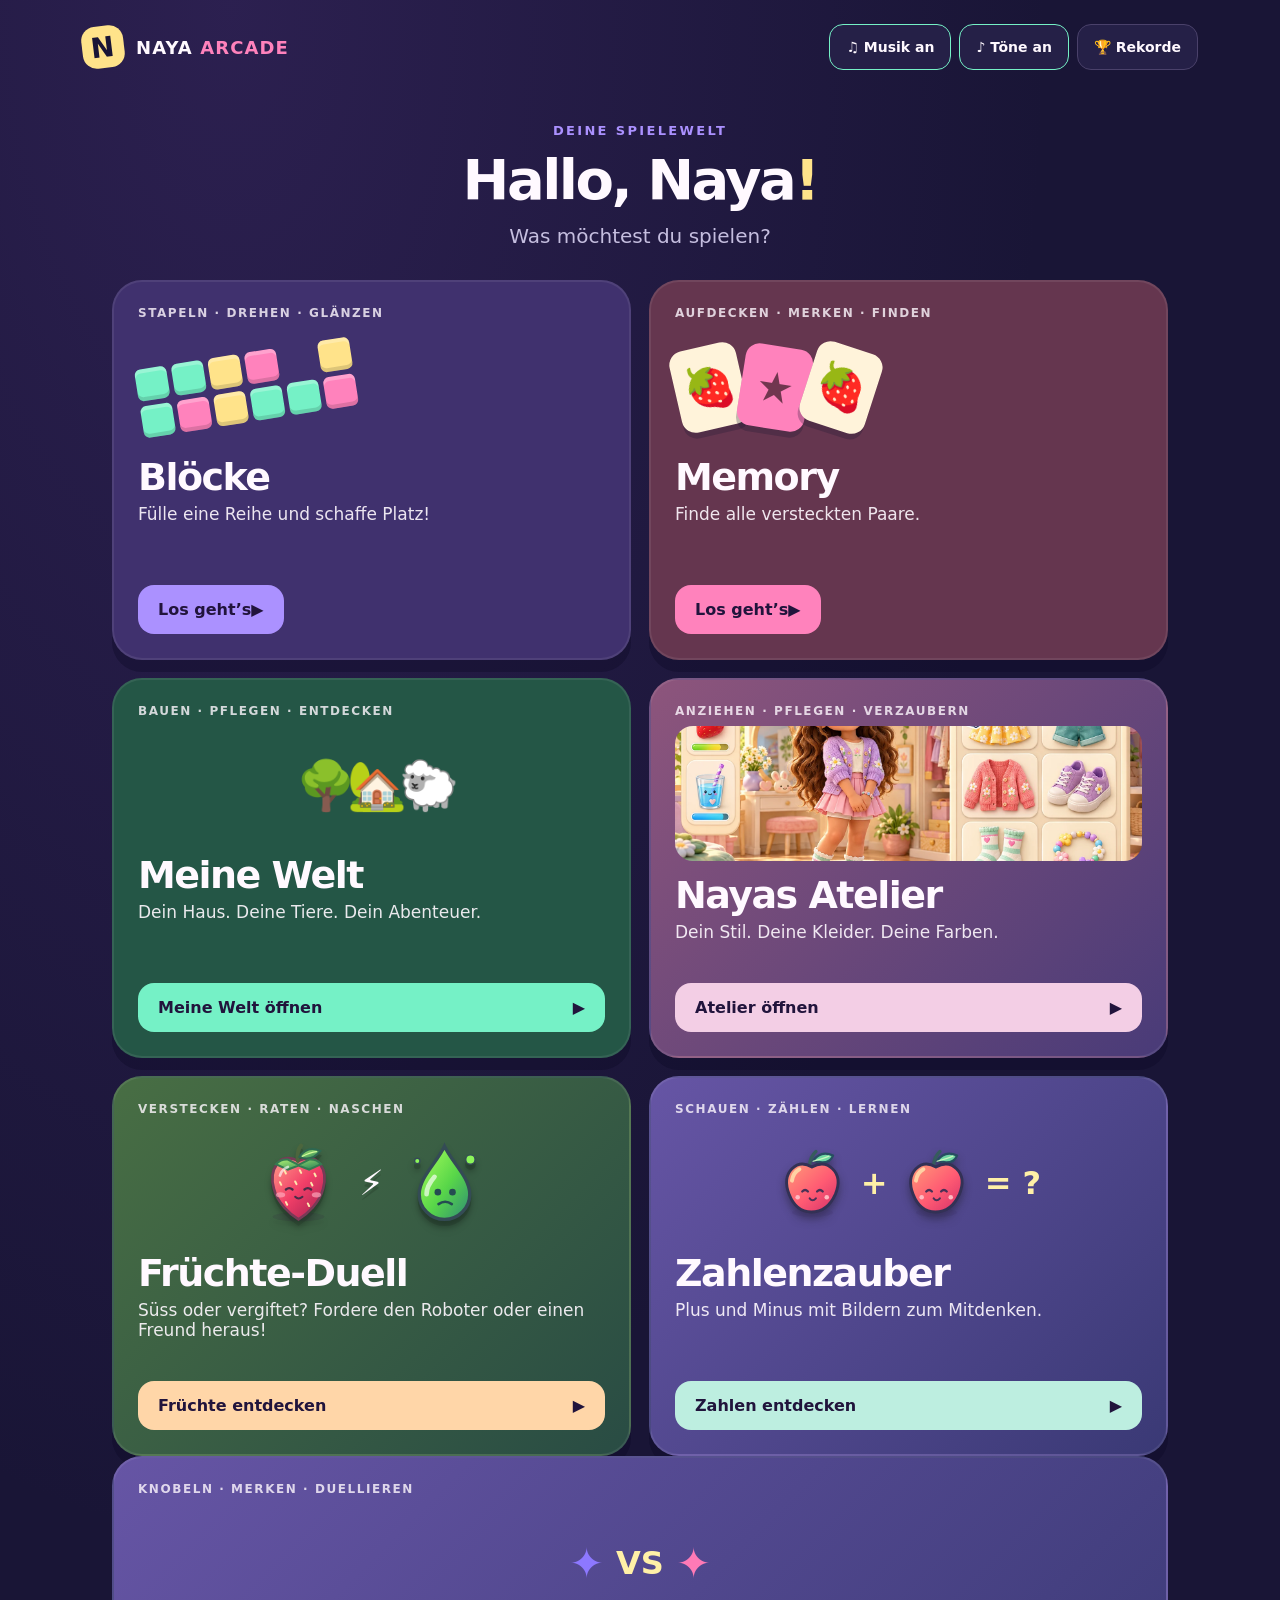
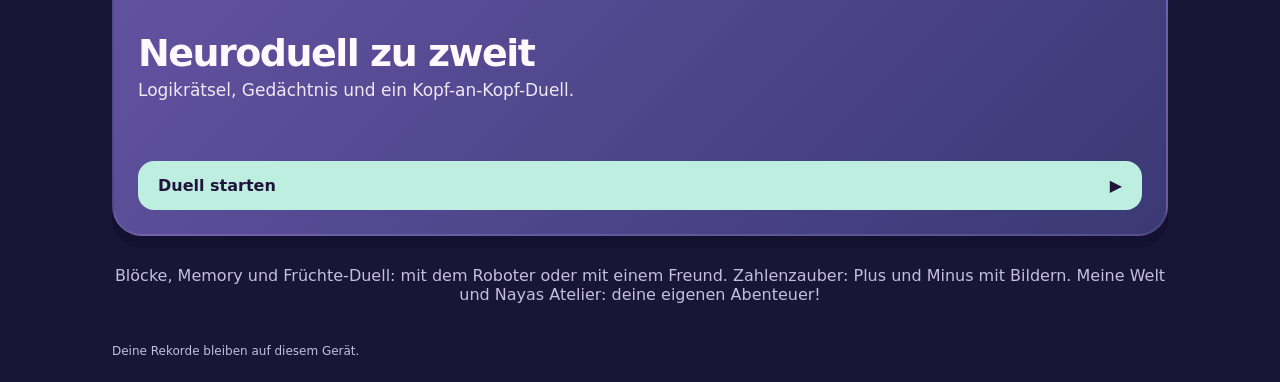
==== commit 48626373: "Aktualisiere Neuroduell-Link" ====
--- a/index.html
+++ b/index.html
@@ -21,7 +21,7 @@
         <a href="./fruit.html?v=9" class="game-card fruit-card"><span class="card-label">VERSTECKEN · RATEN · NASCHEN</span><div class="fruit-preview" aria-hidden="true"><img src="./fruit-art/strawberry.svg" alt=""><span>⚡</span><img src="./fruit-art/poison.svg" alt=""></div><span class="game-name">Früchte-Duell</span><span class="game-description">Süss oder vergiftet? Fordere den Roboter oder einen Freund heraus!</span><span class="play-pill">Früchte entdecken <span>▶</span></span></a>
         <a href="./math.html?v=10" class="game-card math-card"><span class="card-label">SCHAUEN · ZÄHLEN · LERNEN</span><div class="math-preview" aria-hidden="true"><img src="./math-art/apple.svg" alt=""><span>+</span><img src="./math-art/apple.svg" alt=""><span>= ?</span></div><span class="game-name">Zahlenzauber</span><span class="game-description">Plus und Minus mit Bildern zum Mitdenken.</span><span class="play-pill">Zahlen entdecken <span>▶</span></span></a>
       </div>
-        <a href="./duello-mentale/" class="game-card math-card"><span class="card-label">KNOBELN · MERKEN · DUELLIEREN</span><div class="math-preview" aria-hidden="true"><span style="font-size:42px;color:#8d78ff">✦</span><span>VS</span><span style="font-size:42px;color:#ff7ab6">✦</span></div><span class="game-name">Neuroduell zu zweit</span><span class="game-description">Logik, Gedächtnis und ein Kopf-an-Kopf-Duell.</span><span class="play-pill">Duell starten <span>▶</span></span></a>
+        <a href="./duello-mentale/?v=20261012-10" class="game-card math-card"><span class="card-label">KNOBELN · MERKEN · DUELLIEREN</span><div class="math-preview" aria-hidden="true"><span style="font-size:42px;color:#8d78ff">✦</span><span>VS</span><span style="font-size:42px;color:#ff7ab6">✦</span></div><span class="game-name">Neuroduell zu zweit</span><span class="game-description">Logikrätsel, Gedächtnis und ein Kopf-an-Kopf-Duell.</span><span class="play-pill">Duell starten <span>▶</span></span></a>
       <p class="home-note">Blöcke, Memory und Früchte-Duell: mit dem Roboter oder mit einem Freund. Zahlenzauber: Plus und Minus mit Bildern. Meine Welt und Nayas Atelier: deine eigenen Abenteuer!</p>
     </section>
     <section id="setup" class="screen" hidden><button class="back-button" data-home>‹ Die Spiele</button><div class="setup-heading"><span id="setup-icon" class="setup-icon">▦</span><h1 id="setup-title">Blöcke</h1><p id="setup-description"></p></div>
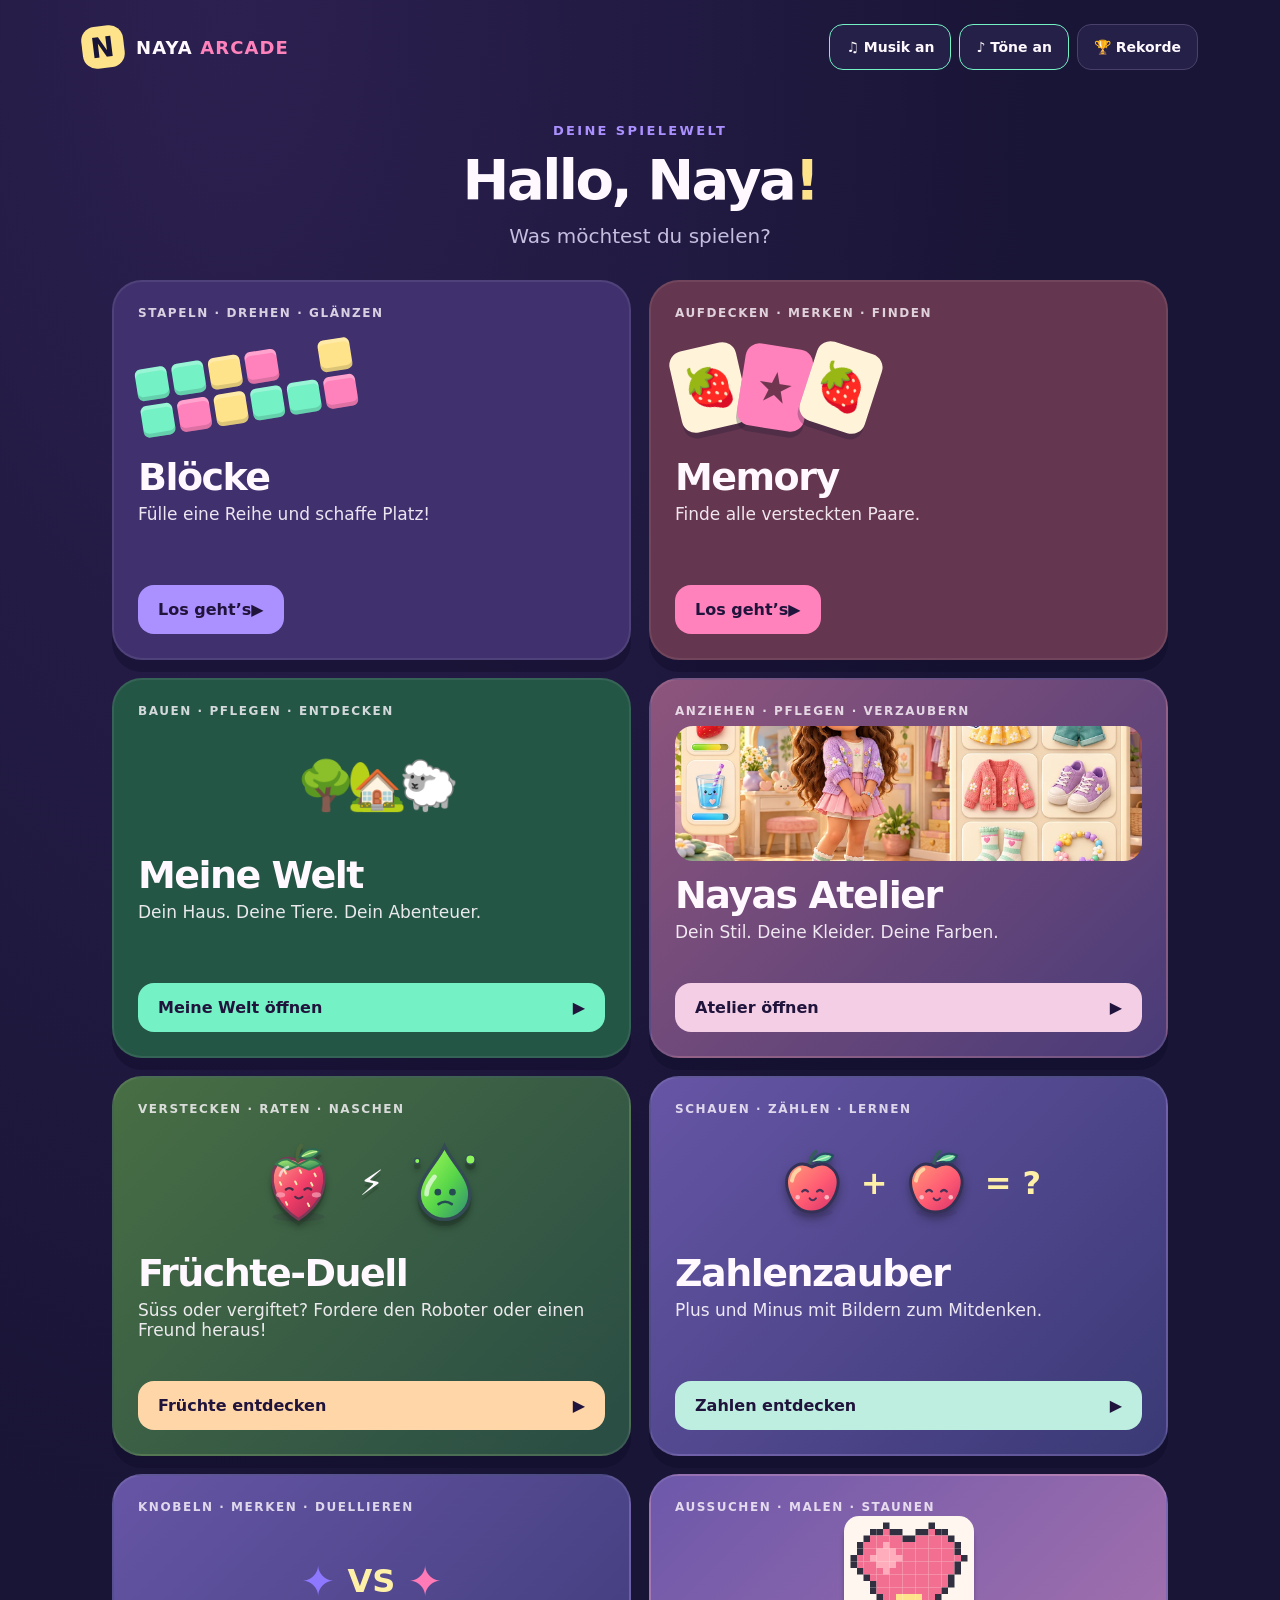
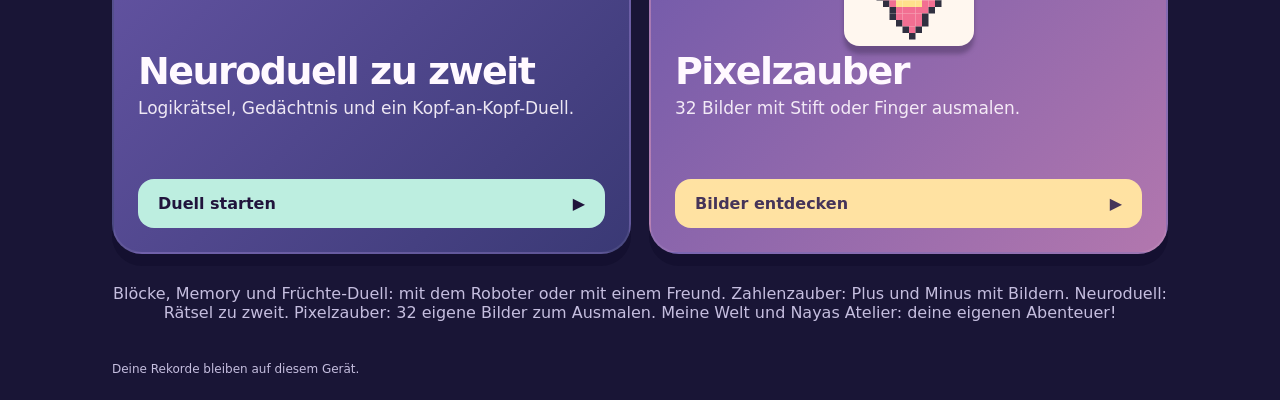
==== commit c10c2fb0: "Add Pixelzauber coloring game with 32 original pictures for Naya" ====
--- a/index.html
+++ b/index.html
@@ -4,9 +4,9 @@
   <meta charset="utf-8"><meta name="viewport" content="width=device-width, initial-scale=1, viewport-fit=cover">
   <meta name="theme-color" content="#191536"><meta name="apple-mobile-web-app-capable" content="yes">
   <meta name="apple-mobile-web-app-status-bar-style" content="black-translucent">
-  <meta name="description" content="Sechs Spiele für Naya: Blöcke, Memory, Meine Welt, Nayas Atelier, Früchte-Duell und Zahlenzauber.">
+  <meta name="description" content="Acht Spiele für Naya: Blöcke, Memory, Meine Welt, Nayas Atelier, Früchte-Duell, Zahlenzauber, Neuroduell und Pixelzauber.">
   <title>Naya Arcade</title><link rel="manifest" href="./manifest.webmanifest"><link rel="icon" href="./icon.svg" type="image/svg+xml"><link rel="apple-touch-icon" href="./icon-192.png">
-  <link rel="stylesheet" href="./style.css"><link rel="stylesheet" href="./world.css?v=4"><link rel="stylesheet" href="./arcade-additions.css?v=10"><script defer src="./game.js?v=2"></script>
+  <link rel="stylesheet" href="./style.css"><link rel="stylesheet" href="./world.css?v=4"><link rel="stylesheet" href="./arcade-additions.css?v=11"><script defer src="./game.js?v=2"></script>
 </head>
 <body>
   <header class="topbar"><a class="brand" href="#" aria-label="Naya Arcade, Spiel auswählen"><span class="brand-mark">N</span><span>NAYA <b>ARCADE</b></span></a><div class="header-actions"><button id="music" class="small-button" aria-pressed="false">♫ Musik</button><button id="sound" class="small-button" aria-pressed="true">♪ Töne</button><button id="records-button" class="small-button">🏆 Rekorde</button></div></header>
@@ -20,9 +20,10 @@
         <a href="./atelier.html?v=7" class="game-card atelier-card"><span class="card-label">ANZIEHEN · PFLEGEN · VERZAUBERN</span><div class="atelier-preview" aria-hidden="true"></div><span class="game-name">Nayas Atelier</span><span class="game-description">Dein Stil. Deine Kleider. Deine Farben.</span><span class="play-pill">Atelier öffnen <span>▶</span></span></a>
         <a href="./fruit.html?v=9" class="game-card fruit-card"><span class="card-label">VERSTECKEN · RATEN · NASCHEN</span><div class="fruit-preview" aria-hidden="true"><img src="./fruit-art/strawberry.svg" alt=""><span>⚡</span><img src="./fruit-art/poison.svg" alt=""></div><span class="game-name">Früchte-Duell</span><span class="game-description">Süss oder vergiftet? Fordere den Roboter oder einen Freund heraus!</span><span class="play-pill">Früchte entdecken <span>▶</span></span></a>
         <a href="./math.html?v=10" class="game-card math-card"><span class="card-label">SCHAUEN · ZÄHLEN · LERNEN</span><div class="math-preview" aria-hidden="true"><img src="./math-art/apple.svg" alt=""><span>+</span><img src="./math-art/apple.svg" alt=""><span>= ?</span></div><span class="game-name">Zahlenzauber</span><span class="game-description">Plus und Minus mit Bildern zum Mitdenken.</span><span class="play-pill">Zahlen entdecken <span>▶</span></span></a>
+        <a href="./duello-mentale/?v=20261012-10" class="game-card math-card"><span class="card-label">KNOBELN · MERKEN · DUELLIEREN</span><div class="math-preview" aria-hidden="true"><span style="font-size:42px;color:#8d78ff">✦</span><span>VS</span><span style="font-size:42px;color:#ff7ab6">✦</span></div><span class="game-name">Neuroduell zu zweit</span><span class="game-description">Logikrätsel, Gedächtnis und ein Kopf-an-Kopf-Duell.</span><span class="play-pill">Duell starten <span>▶</span></span></a>
+        <a href="./pixel.html?v=1" class="game-card pixel-card"><span class="card-label">AUSSUCHEN · MALEN · STAUNEN</span><div class="pixel-preview" aria-hidden="true"><img src="./pixel-heart.svg" alt=""></div><span class="game-name">Pixelzauber</span><span class="game-description">32 Bilder mit Stift oder Finger ausmalen.</span><span class="play-pill">Bilder entdecken <span>▶</span></span></a>
       </div>
-        <a href="./duello-mentale/?v=20261012-10" class="game-card math-card"><span class="card-label">KNOBELN · MERKEN · DUELLIEREN</span><div class="math-preview" aria-hidden="true"><span style="font-size:42px;color:#8d78ff">✦</span><span>VS</span><span style="font-size:42px;color:#ff7ab6">✦</span></div><span class="game-name">Neuroduell zu zweit</span><span class="game-description">Logikrätsel, Gedächtnis und ein Kopf-an-Kopf-Duell.</span><span class="play-pill">Duell starten <span>▶</span></span></a>
-      <p class="home-note">Blöcke, Memory und Früchte-Duell: mit dem Roboter oder mit einem Freund. Zahlenzauber: Plus und Minus mit Bildern. Meine Welt und Nayas Atelier: deine eigenen Abenteuer!</p>
+      <p class="home-note">Blöcke, Memory und Früchte-Duell: mit dem Roboter oder mit einem Freund. Zahlenzauber: Plus und Minus mit Bildern. Neuroduell: Rätsel zu zweit. Pixelzauber: 32 eigene Bilder zum Ausmalen. Meine Welt und Nayas Atelier: deine eigenen Abenteuer!</p>
     </section>
     <section id="setup" class="screen" hidden><button class="back-button" data-home>‹ Die Spiele</button><div class="setup-heading"><span id="setup-icon" class="setup-icon">▦</span><h1 id="setup-title">Blöcke</h1><p id="setup-description"></p></div>
       <fieldset><legend>Mit wem spielst du?</legend><div class="choice-grid" id="mode-choices"><button data-mode="solo" class="choice selected" aria-pressed="true"><span>⭐</span>Allein</button><button data-mode="ai" class="choice" aria-pressed="false"><span>🤖</span>Mit dem Roboter</button><button data-mode="friend" class="choice" aria-pressed="false"><span>🙌</span>Mit einem Freund</button></div></fieldset>
--- a/arcade-additions.css
+++ b/arcade-additions.css
@@ -4,3 +4,4 @@
 .fruit-preview img{width:85px;height:85px;object-fit:contain;filter:drop-shadow(0 6px 3px #0004)}@media(max-width:600px){.fruit-preview img{width:62px;height:62px}}
 
 .math-card{display:flex;background:linear-gradient(135deg,#6655a5,#3a3975)}.math-preview{height:135px;display:flex;align-items:center;justify-content:center;gap:12px;color:#fff0a7;font-size:32px;font-weight:900}.math-preview img{width:73px;height:73px;object-fit:contain;filter:drop-shadow(0 5px 4px #1116)}.math-card .play-pill{background:#bdeee0}@media(max-width:600px){.math-preview img{width:58px;height:58px}}
+.pixel-card{background:linear-gradient(135deg,#6d58aa,#b277ae)}.pixel-preview{height:135px;display:flex;justify-content:center;align-items:center}.pixel-preview img{height:130px;width:130px;image-rendering:pixelated;filter:drop-shadow(0 8px 2px #3023435e)}.pixel-card .play-pill{background:#ffe2a2;color:#453459}@media(max-width:600px){.pixel-preview{height:85px}.pixel-preview img{height:84px;width:84px}}
